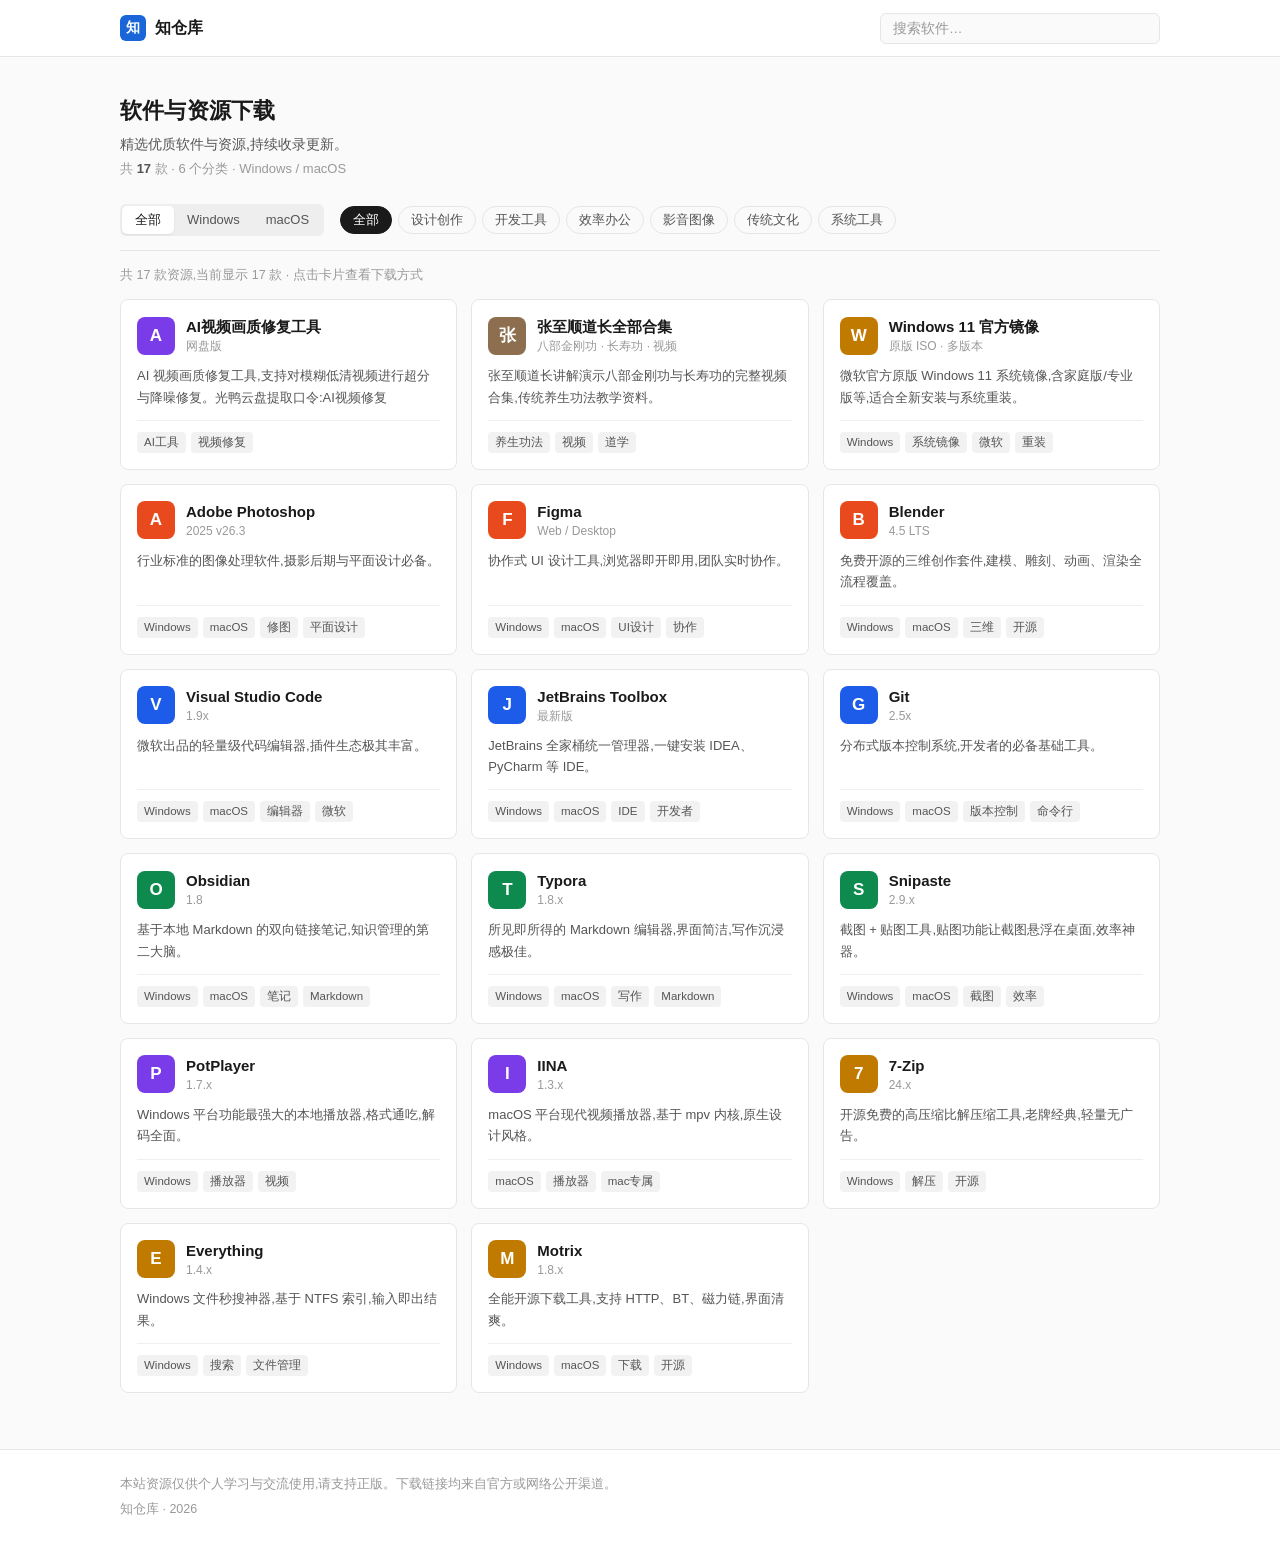
==== index.html @ 4149cf8d "知仓库资源分享站:初始版本(17款资源,含筛选与下载弹窗)" ====
<!DOCTYPE html>
<html lang="zh-CN">
<head>
  <meta charset="UTF-8">
  <meta name="viewport" content="width=device-width, initial-scale=1.0">
  <title>知仓库 · 优质软件与资源分享</title>
  <meta name="description" content="知仓库:精选设计、开发、效率软件与资源,持续更新。纯静态资源分享站,托管于 GitHub Pages。">
  <link rel="stylesheet" href="style.css">
  <link rel="icon" href="data:image/svg+xml,<svg xmlns='http://www.w3.org/2000/svg' viewBox='0 0 32 32'><rect x='2' y='2' width='28' height='28' rx='6' fill='%231a66d9'/><text x='16' y='22' font-size='15' font-family='sans-serif' font-weight='bold' fill='white' text-anchor='middle'>知</text></svg>">
</head>
<body>

  <header class="site-header">
    <div class="header-inner">
      <a class="brand" href="./">
        <span class="brand-mark">知</span>
        <span class="brand-name" id="siteName">知仓库</span>
      </a>
      <div class="search-wrap">
        <input type="search" id="searchInput" placeholder="搜索软件…" autocomplete="off">
      </div>
    </div>
  </header>

  <div class="container">
    <section class="page-intro">
      <h1 id="pageTitle">软件与资源下载</h1>
      <p class="page-desc" id="footDesc">精选优质软件与资源,持续收录更新。</p>
      <p class="page-stats">
        共 <b id="statApps">—</b> 款 · <span id="statCats">—</span> 个分类 · Windows / macOS
      </p>
    </section>

    <div class="toolbar">
      <div class="platform-switch" role="tablist" aria-label="平台筛选">
        <button class="platform-btn is-active" data-platform="all" role="tab" aria-selected="true">全部</button>
        <button class="platform-btn" data-platform="win" role="tab" aria-selected="false">Windows</button>
        <button class="platform-btn" data-platform="mac" role="tab" aria-selected="false">macOS</button>
      </div>
      <div class="cat-chips" id="catChips"></div>
    </div>

    <div class="result-count" id="resultCount"></div>

    <main class="grid" id="appGrid" aria-live="polite"></main>

    <div class="empty" id="emptyState" hidden>
      <p>没有找到匹配的资源,换个关键词试试。</p>
    </div>
  </div>

  <footer class="site-footer">
    <div class="container">
      <p>本站资源仅供个人学习与交流使用,请支持正版。下载链接均来自官方或网络公开渠道。</p>
      <p class="footer-copy"><span id="footName">知仓库</span> · <span id="footYear"></span></p>
    </div>
  </footer>

  <!-- 下载方式弹窗 -->
  <div class="modal-mask" id="modalMask" hidden>
    <div class="modal" role="dialog" aria-modal="true" aria-labelledby="modalTitle">
      <button class="modal-close" id="modalClose" aria-label="关闭">&times;</button>
      <div class="modal-head">
        <span class="app-icon" id="modalIcon"></span>
        <div>
          <h3 id="modalTitle"></h3>
          <p class="modal-ver" id="modalVer"></p>
        </div>
      </div>
      <p class="modal-desc" id="modalDesc"></p>
      <p class="modal-label">选择下载方式</p>
      <div class="dl-list" id="dlList"></div>
    </div>
  </div>

  <script src="main.js"></script>
</body>
</html>
---- style.css ----
/* ============================================================
   资源仓库 — 简洁实用风
   白底 · 系统字体 · 细边框 · 单一蓝色点缀
   ============================================================ */

:root {
  --bg: #fafafa;
  --card: #ffffff;
  --text: #1a1a1a;
  --text-2: #555555;
  --text-3: #999999;
  --border: #e6e6e6;
  --border-dark: #cccccc;
  --blue: #1a66d9;
  --blue-dark: #1250b3;
  --blue-light: #eef4fc;
  --radius: 8px;
  --sans: -apple-system, BlinkMacSystemFont, "PingFang SC", "MiSans", "HarmonyOS Sans SC", "Microsoft YaHei", "Segoe UI", sans-serif;
}

* { margin: 0; padding: 0; box-sizing: border-box; }

::selection { background: #cfe2f8; }

body {
  font-family: var(--sans);
  font-size: 14px;
  background: var(--bg);
  color: var(--text);
  line-height: 1.65;
  min-height: 100vh;
  display: flex;
  flex-direction: column;
  -webkit-font-smoothing: antialiased;
}

a { color: inherit; text-decoration: none; }
button { font-family: inherit; cursor: pointer; }

.container {
  width: 100%;
  max-width: 1080px;
  margin: 0 auto;
  padding: 0 20px;
}

:focus-visible { outline: 2px solid var(--blue); outline-offset: 2px; }

/* ---------- 顶栏 ---------- */
.site-header {
  background: var(--card);
  border-bottom: 1px solid var(--border);
  position: sticky;
  top: 0;
  z-index: 10;
}
.header-inner {
  max-width: 1080px;
  margin: 0 auto;
  padding: 0 20px;
  height: 56px;
  display: flex;
  align-items: center;
  justify-content: space-between;
  gap: 16px;
}
.brand {
  display: flex;
  align-items: center;
  gap: 9px;
  flex-shrink: 0;
}
.brand-mark {
  display: grid;
  place-items: center;
  width: 26px;
  height: 26px;
  background: var(--blue);
  color: #fff;
  font-size: 14px;
  font-weight: 700;
  border-radius: 6px;
}
.brand-name {
  font-size: 16px;
  font-weight: 600;
}

.search-wrap { width: 280px; }
.search-wrap input {
  width: 100%;
  padding: 7px 12px;
  font-size: 13.5px;
  font-family: var(--sans);
  color: var(--text);
  background: var(--bg);
  border: 1px solid var(--border);
  border-radius: 6px;
  outline: none;
  transition: border-color .15s, box-shadow .15s, background .15s;
}
.search-wrap input::placeholder { color: var(--text-3); }
.search-wrap input:focus {
  background: var(--card);
  border-color: var(--blue);
  box-shadow: 0 0 0 3px rgba(26, 102, 217, .1);
}

/* ---------- 页面介绍 ---------- */
.page-intro {
  padding: 36px 0 24px;
}
.page-intro h1 {
  font-size: 22px;
  font-weight: 700;
  letter-spacing: .01em;
}
.page-desc {
  margin-top: 4px;
  font-size: 14px;
  color: var(--text-2);
}
.page-stats {
  margin-top: 2px;
  font-size: 13px;
  color: var(--text-3);
}
.page-stats b { font-weight: 600; color: var(--text-2); }

/* ---------- 筛选栏 ---------- */
.toolbar {
  display: flex;
  flex-wrap: wrap;
  align-items: center;
  gap: 10px 16px;
  padding-bottom: 14px;
  border-bottom: 1px solid var(--border);
}

.platform-switch {
  display: inline-flex;
  background: #eeeeee;
  border-radius: 6px;
  padding: 2px;
}
.platform-btn {
  padding: 5px 13px;
  font-size: 13px;
  background: transparent;
  border: none;
  border-radius: 5px;
  color: var(--text-2);
  transition: color .15s, background .15s;
}
.platform-btn:hover { color: var(--text); }
.platform-btn.is-active {
  background: var(--card);
  color: var(--text);
  font-weight: 500;
  box-shadow: 0 1px 2px rgba(0, 0, 0, .08);
}

.cat-chips { display: flex; flex-wrap: wrap; gap: 6px; }
.cat-chip {
  padding: 4px 12px;
  font-size: 13px;
  background: transparent;
  border: 1px solid var(--border);
  border-radius: 999px;
  color: var(--text-2);
  transition: all .15s;
}
.cat-chip .dot { display: none; }
.cat-chip:hover {
  border-color: var(--border-dark);
  color: var(--text);
}
.cat-chip.is-active {
  background: var(--text);
  border-color: var(--text);
  color: #fff;
}

.result-count {
  padding: 14px 0 0;
  font-size: 12.5px;
  color: var(--text-3);
}

/* ---------- 卡片列表 ---------- */
.grid {
  display: grid;
  grid-template-columns: repeat(auto-fill, minmax(310px, 1fr));
  gap: 14px;
  padding: 14px 0 56px;
}

.card {
  display: flex;
  flex-direction: column;
  background: var(--card);
  border: 1px solid var(--border);
  border-radius: var(--radius);
  padding: 16px;
  cursor: pointer;
  transition: border-color .15s, box-shadow .15s, transform .15s;
  animation: cardIn .25s ease both;
}
@keyframes cardIn {
  from { opacity: 0; }
  to   { opacity: 1; }
}
.card:hover,
.card:focus-visible {
  border-color: var(--border-dark);
  box-shadow: 0 1px 4px rgba(0, 0, 0, .05);
  transform: translateY(-1px);
}
.card:focus-visible { outline: 2px solid var(--blue); outline-offset: 2px; }

.card-head {
  display: flex;
  align-items: center;
  gap: 11px;
  margin-bottom: 10px;
}
.app-icon {
  display: grid;
  place-items: center;
  width: 38px;
  height: 38px;
  flex-shrink: 0;
  font-size: 17px;
  font-weight: 600;
  color: #fff;
  border-radius: 8px;
}
.card-head h3 {
  font-size: 15px;
  font-weight: 600;
  line-height: 1.4;
}
.card-head .ver {
  display: block;
  font-size: 12px;
  font-weight: 400;
  color: var(--text-3);
  margin-top: 1px;
}

.card-desc {
  font-size: 13px;
  color: var(--text-2);
  margin-bottom: 12px;
  display: -webkit-box;
  -webkit-line-clamp: 2;
  -webkit-box-orient: vertical;
  overflow: hidden;
}

/* 平台 + 标签:同一区块 */
.card-meta {
  margin-top: auto;
  display: flex;
  flex-wrap: wrap;
  gap: 5px;
  padding-top: 11px;
  border-top: 1px solid #f0f0f0;
}
.os-badge,
.tag {
  font-size: 11.5px;
  padding: 1px 7px;
  border-radius: 4px;
  color: var(--text-2);
  background: #f2f2f2;
}

/* ---------- 空状态 ---------- */
.empty {
  text-align: center;
  padding: 64px 0 88px;
  color: var(--text-3);
  font-size: 14px;
}

/* ---------- 页脚 ---------- */
.site-footer {
  margin-top: auto;
  background: var(--card);
  border-top: 1px solid var(--border);
  padding: 24px 0 28px;
  font-size: 12.5px;
  color: var(--text-3);
}
.footer-copy { margin-top: 4px; }

/* ---------- 下载弹窗 ---------- */
.modal-mask {
  position: fixed;
  inset: 0;
  z-index: 100;
  display: flex;
  align-items: center;
  justify-content: center;
  padding: 20px;
  background: rgba(0, 0, 0, .45);
}
.modal-mask[hidden] { display: none; }

.modal {
  position: relative;
  width: 100%;
  max-width: 400px;
  background: var(--card);
  border: 1px solid var(--border);
  border-radius: 10px;
  padding: 22px;
  animation: modalIn .18s ease both;
}
@keyframes modalIn {
  from { opacity: 0; transform: translateY(10px) scale(.98); }
  to   { opacity: 1; transform: translateY(0) scale(1); }
}

.modal-close {
  position: absolute;
  top: 10px;
  right: 10px;
  width: 28px;
  height: 28px;
  font-size: 18px;
  line-height: 1;
  color: var(--text-3);
  background: transparent;
  border: none;
  border-radius: 6px;
  transition: color .15s, background .15s;
}
.modal-close:hover { color: var(--text); background: #f2f2f2; }

.modal-head {
  display: flex;
  align-items: center;
  gap: 11px;
  margin-bottom: 12px;
  padding-right: 28px;
}
.modal-head h3 { font-size: 16px; font-weight: 600; line-height: 1.4; }
.modal-ver { font-size: 12px; color: var(--text-3); margin-top: 1px; }

.modal-desc {
  font-size: 13px;
  color: var(--text-2);
  padding-bottom: 14px;
  border-bottom: 1px solid #f0f0f0;
}

.modal-label {
  font-size: 12px;
  color: var(--text-3);
  margin: 14px 0 8px;
}

.dl-list { display: flex; flex-direction: column; gap: 8px; }
.dl-row {
  display: flex;
  align-items: center;
  justify-content: space-between;
  gap: 10px;
  padding: 10px 14px;
  font-size: 14px;
  border: 1px solid var(--border);
  border-radius: 6px;
  transition: border-color .15s, background .15s, color .15s;
}
.dl-row:hover {
  border-color: var(--blue);
  background: var(--blue-light);
  color: var(--blue);
}
.dl-go { font-size: 12px; color: var(--text-3); flex-shrink: 0; }
.dl-row:hover .dl-go { color: var(--blue); }

/* ---------- 响应式 ---------- */
@media (max-width: 640px) {
  .header-inner { height: auto; padding: 10px 16px; flex-wrap: wrap; }
  .search-wrap { width: 100%; order: 2; }
  .container { padding: 0 16px; }
  .page-intro { padding: 26px 0 20px; }
  .grid { grid-template-columns: 1fr; }
  .toolbar { align-items: flex-start; flex-direction: column; }
}
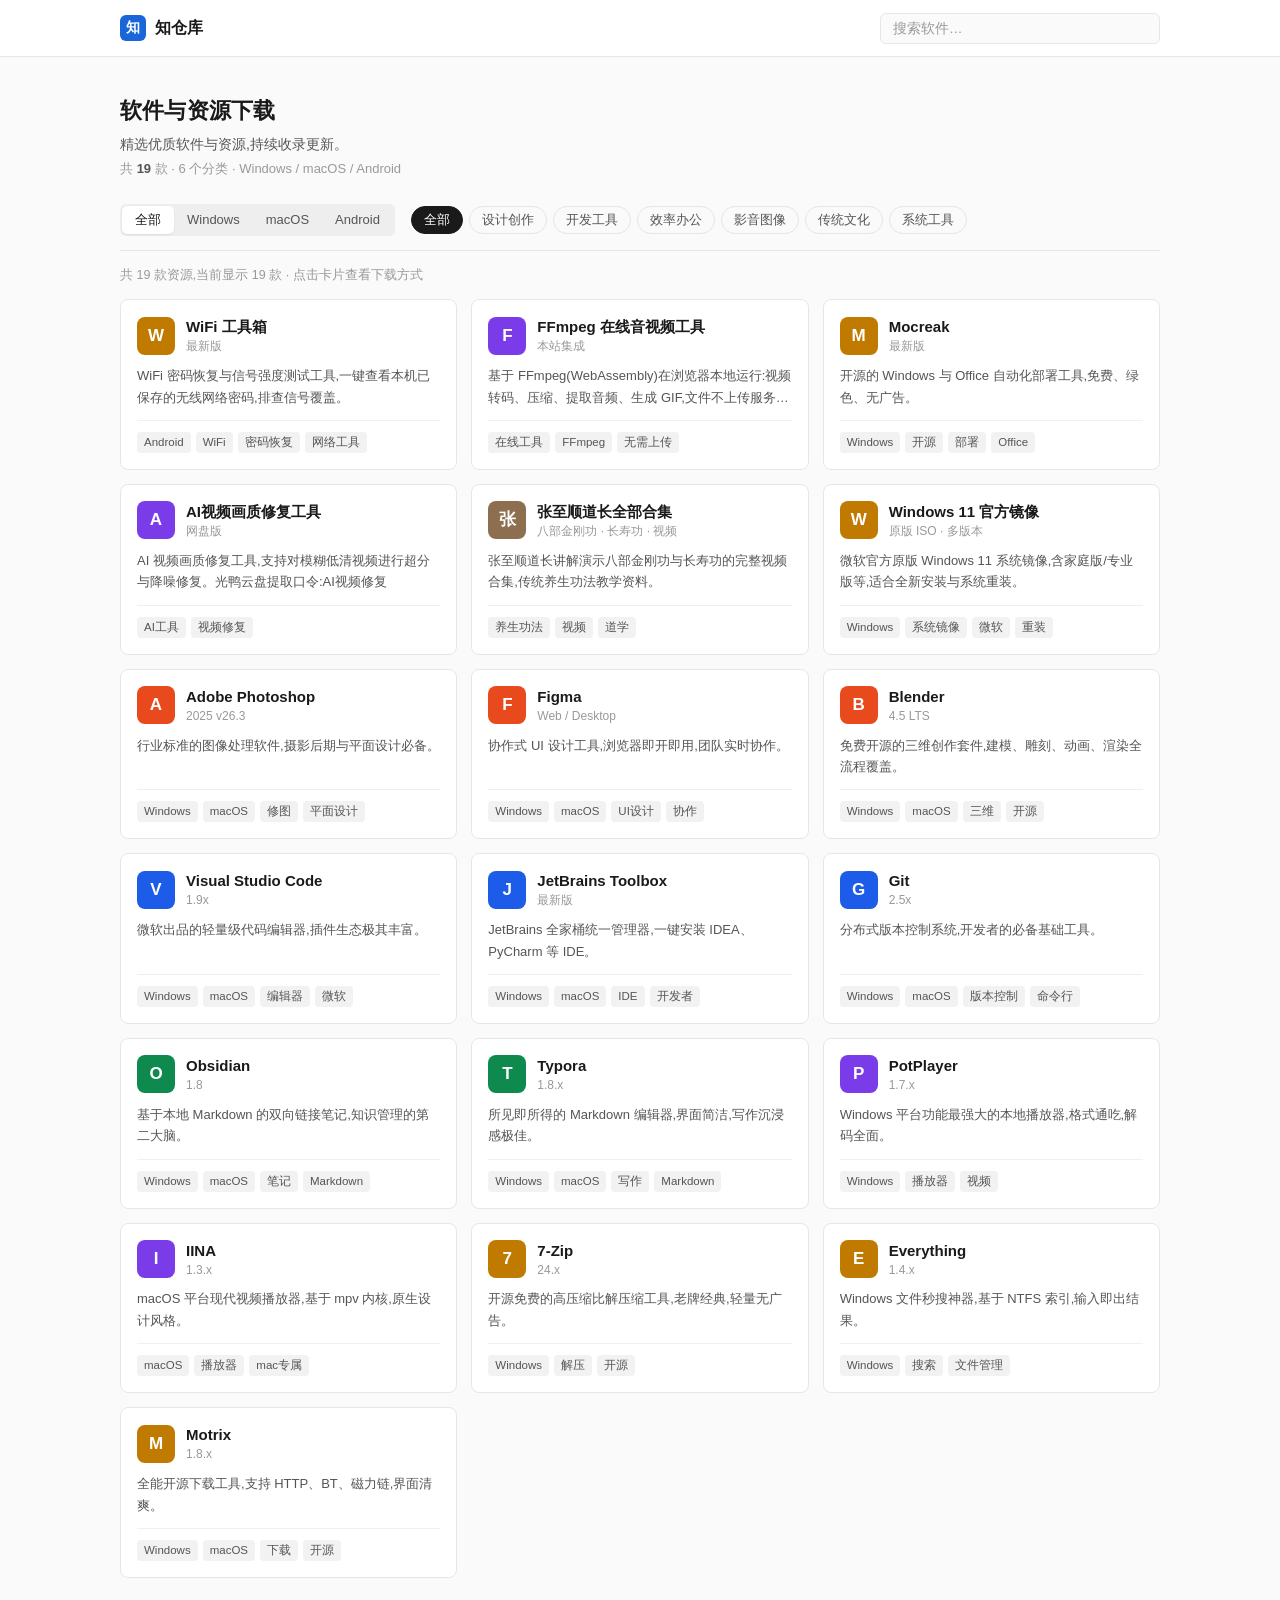
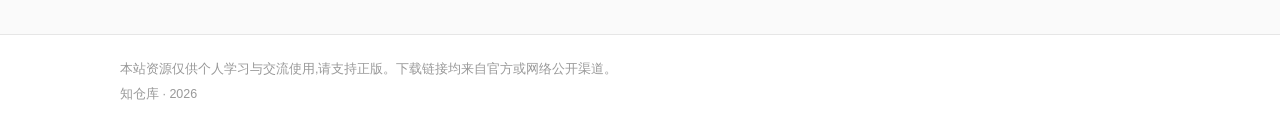
==== commit 7cbe4de4: "平台筛选新增 Android,WiFi 工具箱改为安卓平台" ====
--- a/index.html
+++ b/index.html
@@ -4,7 +4,17 @@
   <meta charset="UTF-8">
   <meta name="viewport" content="width=device-width, initial-scale=1.0">
   <title>知仓库 · 优质软件与资源分享</title>
-  <meta name="description" content="知仓库:精选设计、开发、效率软件与资源,持续更新。纯静态资源分享站,托管于 GitHub Pages。">
+  <meta name="description" content="知仓库,精选优质软件与资源分享站:设计创作、开发工具、效率办公、影音图像、传统文化、系统工具,持续收录更新,提供网盘下载。">
+  <meta name="keywords" content="软件下载,免费软件,资源分享,Windows软件,Mac软件,设计软件,开发工具,效率软件,网盘资源,知仓库">
+  <meta name="robots" content="index,follow">
+  <meta name="theme-color" content="#1a66d9">
+  <link rel="canonical" href="https://zhicangku.github.io/">
+  <meta property="og:type" content="website">
+  <meta property="og:site_name" content="知仓库">
+  <meta property="og:title" content="知仓库 · 优质软件与资源分享">
+  <meta property="og:description" content="精选优质软件与资源:设计创作、开发工具、效率办公、影音图像、传统文化、系统工具,持续收录更新。">
+  <meta property="og:url" content="https://zhicangku.github.io/">
+  <meta property="og:locale" content="zh_CN">
   <link rel="stylesheet" href="style.css">
   <link rel="icon" href="data:image/svg+xml,<svg xmlns='http://www.w3.org/2000/svg' viewBox='0 0 32 32'><rect x='2' y='2' width='28' height='28' rx='6' fill='%231a66d9'/><text x='16' y='22' font-size='15' font-family='sans-serif' font-weight='bold' fill='white' text-anchor='middle'>知</text></svg>">
 </head>
@@ -27,7 +37,7 @@
       <h1 id="pageTitle">软件与资源下载</h1>
       <p class="page-desc" id="footDesc">精选优质软件与资源,持续收录更新。</p>
       <p class="page-stats">
-        共 <b id="statApps">—</b> 款 · <span id="statCats">—</span> 个分类 · Windows / macOS
+        共 <b id="statApps">—</b> 款 · <span id="statCats">—</span> 个分类 · Windows / macOS / Android
       </p>
     </section>
 
@@ -36,6 +46,7 @@
         <button class="platform-btn is-active" data-platform="all" role="tab" aria-selected="true">全部</button>
         <button class="platform-btn" data-platform="win" role="tab" aria-selected="false">Windows</button>
         <button class="platform-btn" data-platform="mac" role="tab" aria-selected="false">macOS</button>
+        <button class="platform-btn" data-platform="android" role="tab" aria-selected="false">Android</button>
       </div>
       <div class="cat-chips" id="catChips"></div>
     </div>
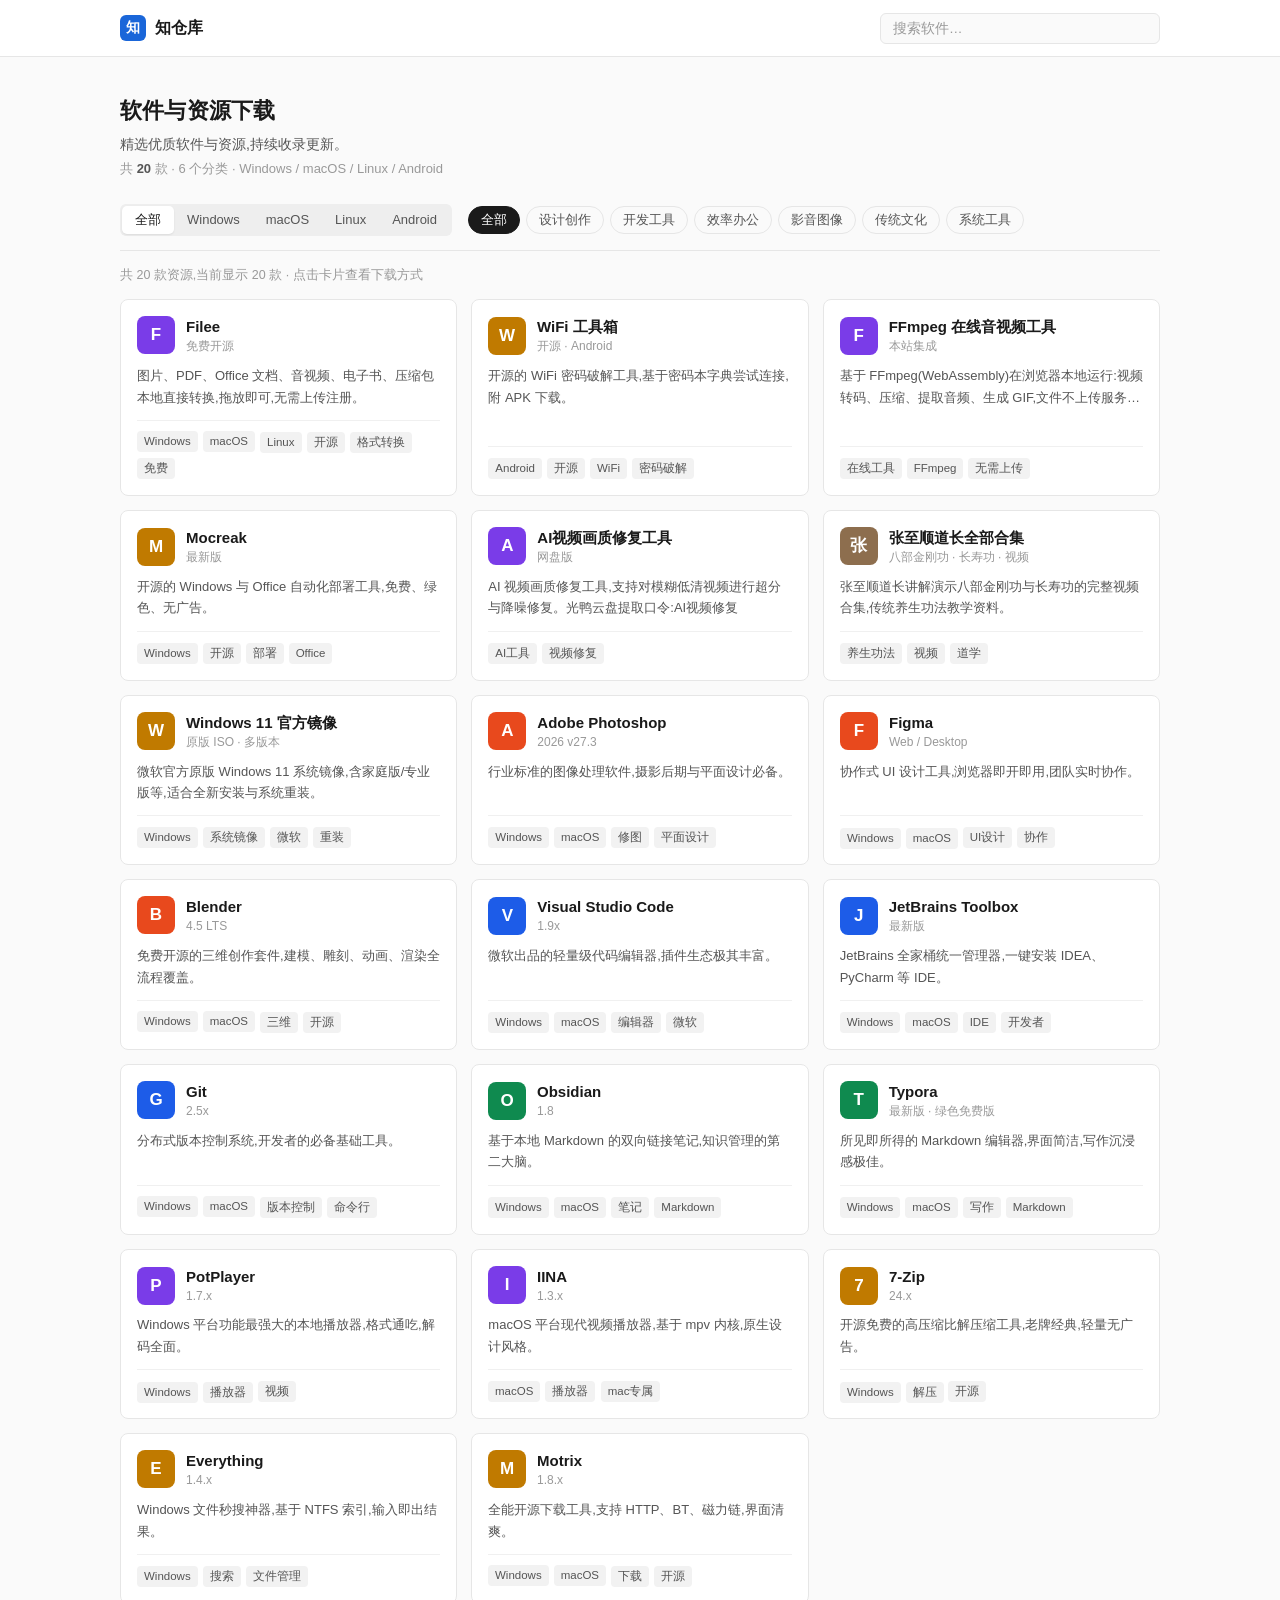
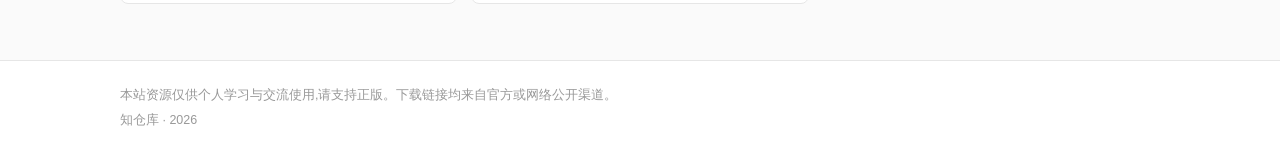
==== commit 81f2836f: "Filee 描述优化,平台筛选新增 Linux" ====
--- a/index.html
+++ b/index.html
@@ -37,7 +37,7 @@
       <h1 id="pageTitle">软件与资源下载</h1>
       <p class="page-desc" id="footDesc">精选优质软件与资源,持续收录更新。</p>
       <p class="page-stats">
-        共 <b id="statApps">—</b> 款 · <span id="statCats">—</span> 个分类 · Windows / macOS / Android
+        共 <b id="statApps">—</b> 款 · <span id="statCats">—</span> 个分类 · Windows / macOS / Linux / Android
       </p>
     </section>
 
@@ -46,6 +46,7 @@
         <button class="platform-btn is-active" data-platform="all" role="tab" aria-selected="true">全部</button>
         <button class="platform-btn" data-platform="win" role="tab" aria-selected="false">Windows</button>
         <button class="platform-btn" data-platform="mac" role="tab" aria-selected="false">macOS</button>
+        <button class="platform-btn" data-platform="linux" role="tab" aria-selected="false">Linux</button>
         <button class="platform-btn" data-platform="android" role="tab" aria-selected="false">Android</button>
       </div>
       <div class="cat-chips" id="catChips"></div>
